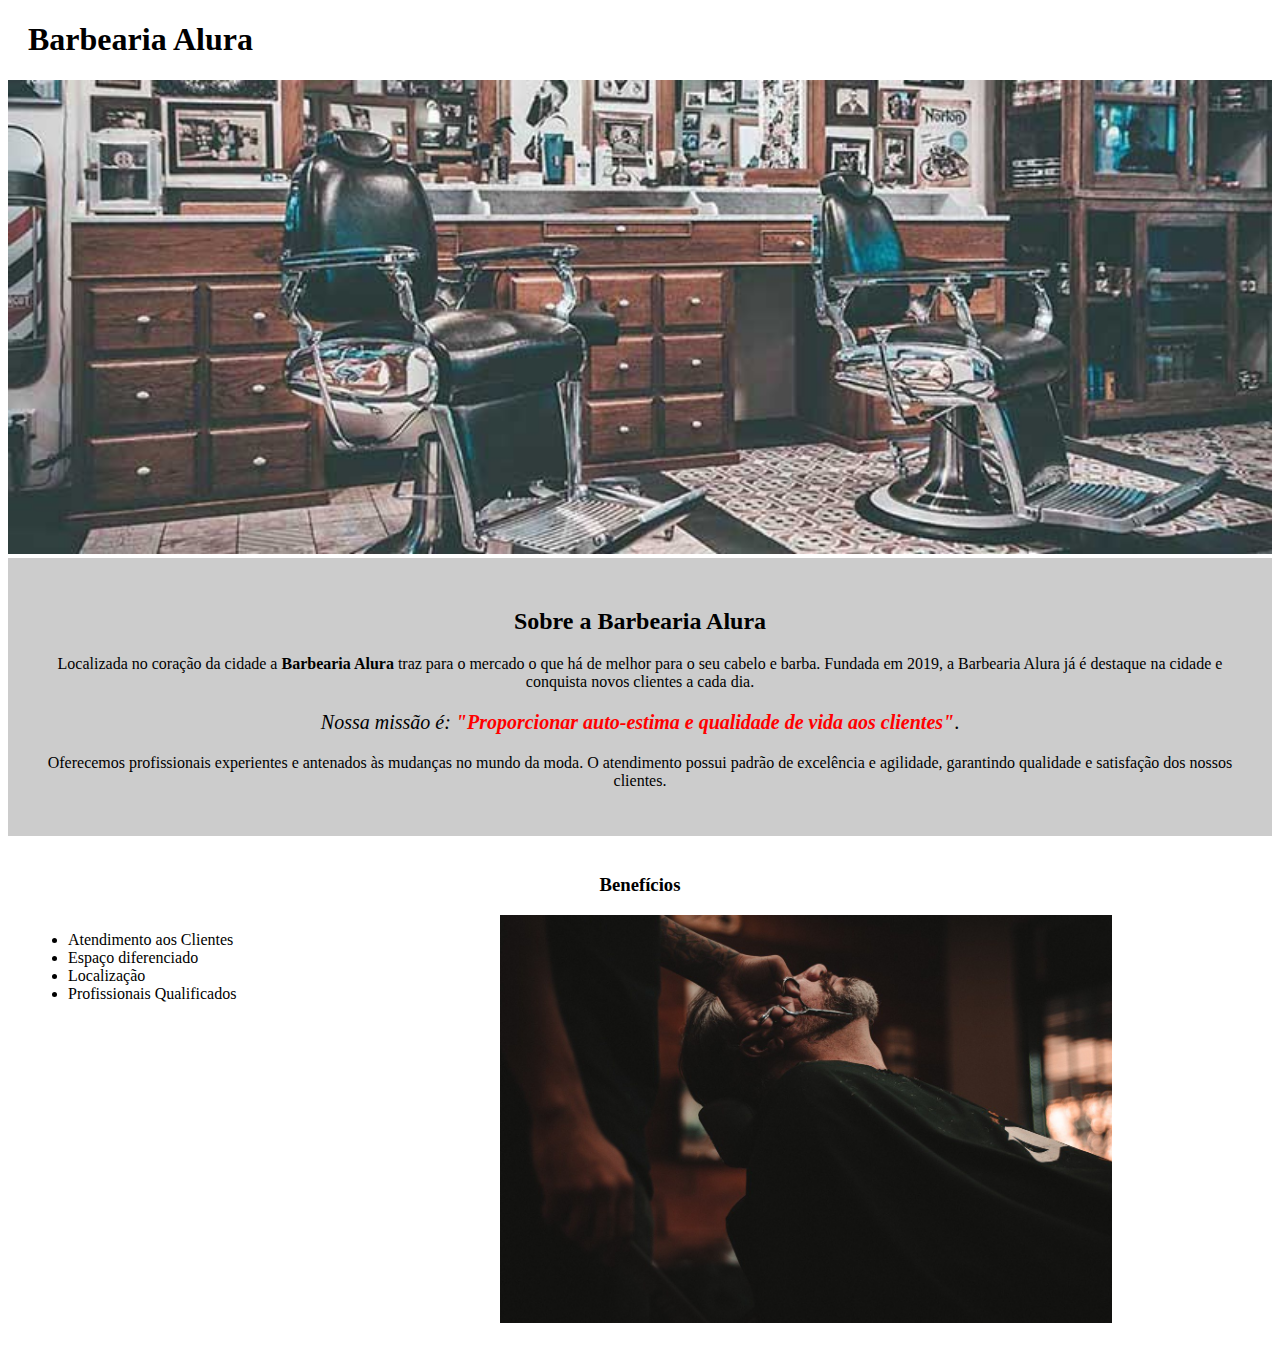
==== index.html @ 328a732a "Update" ====
<!DOCTYPE html>

<!-- lang = linguagem -->
<html lang="pt-br">

<head>
    <!-- 
    meta = tag
    charset = atributo
    utf-8 = dicionário  -->
    <meta charset="UTF-8">
    <meta http-equiv="X-UA-Compatible" content="IE=edge">
    <meta name="viewport" content="width=device-width, initial-scale=1.0">
    <link rel="stylesheet" href="style.css">
    <title>Barbearia Alura</title>

</head>

<body>
    <header>
        <h1 class="titulo-principal">Barbearia Alura</h1>
    </header>
    <img id="banner" src="banner.jpg" alt="">
    <div class="principal">
        <h2 class="titulo-centralizado">Sobre a Barbearia Alura</h2>
        <p>Localizada no coração da cidade a <strong>Barbearia Alura</strong> traz para o
            mercado o que há de melhor para o
            seu cabelo e barba. Fundada em 2019, a Barbearia Alura já é destaque na cidade e conquista novos clientes a
            cada
            dia.</p>

        <p id="missao"><em>Nossa missão é: <strong>"Proporcionar auto-estima e qualidade de vida aos
                    clientes"</strong></em>.</p>

        <p>Oferecemos profissionais experientes e antenados às mudanças no mundo da moda. O atendimento possui padrão de
            excelência e agilidade, garantindo qualidade e satisfação dos nossos clientes.</p>
    </div>
    <div class="beneficios">
        <h3 class="titulo-centralizado">Benefícios</h3>
        <ul>
            <li class="intens">Atendimento aos Clientes</li>
            <li class="intens">Espaço diferenciado</li>
            <li class="intens">Localização</li>
            <li class="intens">Profissionais Qualificados</li>
        </ul>
        
        <img class="imagemBeneficios"src="beneficios.jpg" alt="">

    </div>


</body>

</html>
---- style.css ----
body {
    
}

#banner {
    width: 100%;
}

.principal {
    background-color: #cccccc;
    padding: 30px;
}

.titulo-principal{
    padding-left: 20px;
}

.titulo-centralizado {
    text-align: center;
}

p {
    /* alinhar o texto no centro */
    text-align: center;
}

/* buscando todos os strongs que estão dentro dos em */
em strong {
    color: red;
}

#missao {
    font-size: 20px;
}

.itens {
    font-style: italic;
}

h2 {
    text-align: center;
}

.beneficios {
    background-color:#FFFFFF;
    padding: 20px;
}

ul {
    /* inline-block ele bloqueia uma largura, mas essa largura é fixa. Sou eu que dou o tamanho. E ele me deixa também mexer na largura e nos espaçamentos interno e externo. */
    display: inline-block;
    vertical-align: top;
    width: 20%;
    margin-right: 15%;
}



.imagemBeneficios {
    width: 50%;
}
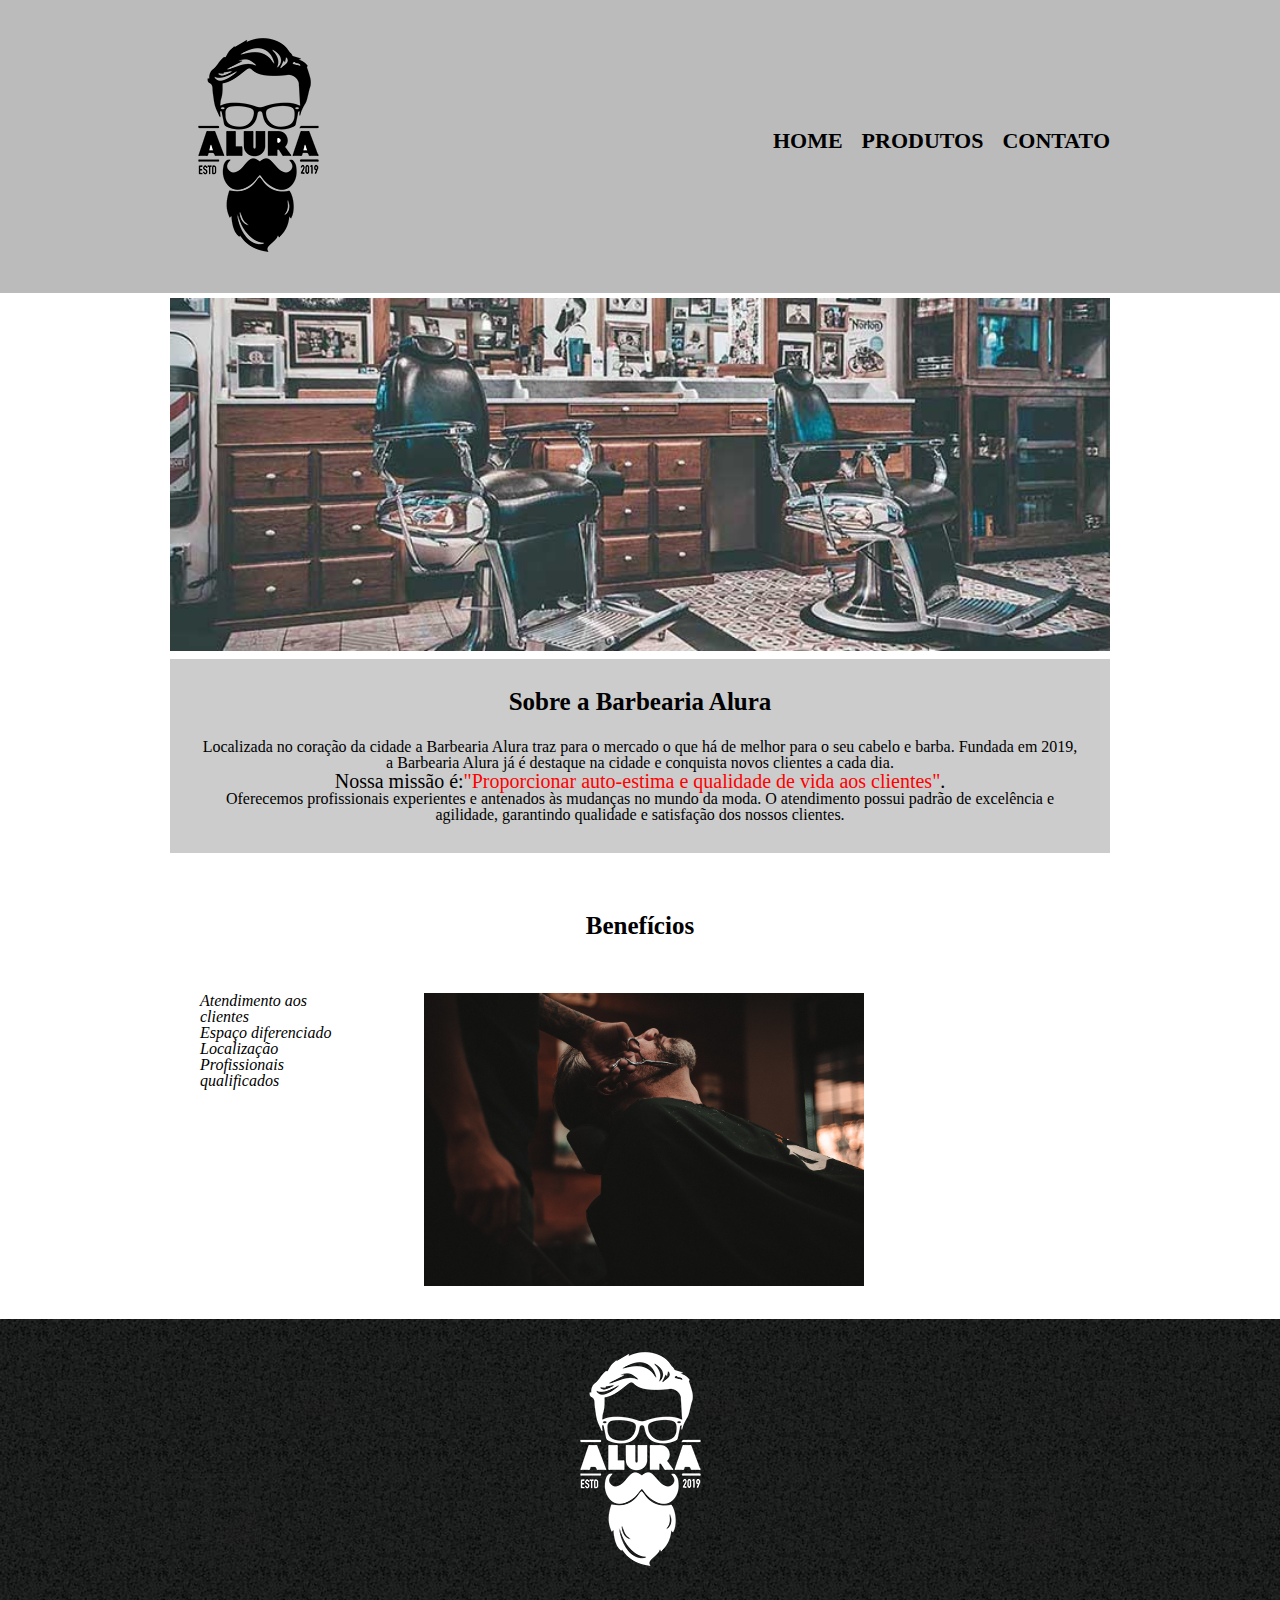
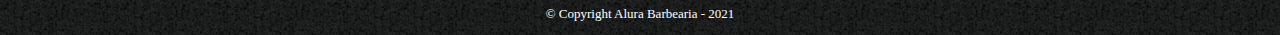
==== commit 4f97edf7: "Adicionando contato" ====
--- a/index.html
+++ b/index.html
@@ -1,54 +1,62 @@
 <!DOCTYPE html>
-
-<!-- lang = linguagem -->
 <html lang="pt-br">
-
 <head>
-    <!-- 
-    meta = tag
-    charset = atributo
-    utf-8 = dicionário  -->
-    <meta charset="UTF-8">
-    <meta http-equiv="X-UA-Compatible" content="IE=edge">
-    <meta name="viewport" content="width=device-width, initial-scale=1.0">
-    <link rel="stylesheet" href="style.css">
-    <title>Barbearia Alura</title>
-
+  <meta charset="UTF-8">
+  <title>Barbearia Alura</title>
+  <link rel="stylesheet" href="reset.css">
+  <link rel="stylesheet" href="style-home.css">
+  <link rel="stylesheet" href="style.css">
 </head>
 
 <body>
-    <header>
-        <h1 class="titulo-principal">Barbearia Alura</h1>
-    </header>
-    <img id="banner" src="banner.jpg" alt="">
-    <div class="principal">
-        <h2 class="titulo-centralizado">Sobre a Barbearia Alura</h2>
-        <p>Localizada no coração da cidade a <strong>Barbearia Alura</strong> traz para o
-            mercado o que há de melhor para o
-            seu cabelo e barba. Fundada em 2019, a Barbearia Alura já é destaque na cidade e conquista novos clientes a
-            cada
-            dia.</p>
+  <header>
+    <div class="caixa">
+      <h1><img src="imagens/logo.png" alt="Logo"></h1>
+        <nav>
+          <ul>
+              <li><a href="index.html">Home</a></li>
+              <li><a href="produtos.html">Produtos</a></li>
+              <li><a href="contato.html">Contato</a></li>
+          </ul>
+      </nav>
+    </div>
+  </header>
+<main>
+  <img id="banner" src="banner.jpg" alt="banner">
+  <div class="principal">
+    <h2 class="titulo-centralizado">Sobre a Barbearia Alura</h1>
+      <p>
+        Localizada no coração da cidade a <strong>Barbearia Alura</strong> traz
+        para o mercado o que há de melhor para o seu cabelo e barba. Fundada em
+        2019, a Barbearia Alura já é destaque na cidade e conquista novos clientes
+        a cada dia.
+      </p>
 
-        <p id="missao"><em>Nossa missão é: <strong>"Proporcionar auto-estima e qualidade de vida aos
-                    clientes"</strong></em>.</p>
+      <p id="missao">
+        <em>Nossa missão é:<strong>"Proporcionar auto-estima e qualidade de vida aos clientes"</strong>.</em>
+      </p>
 
-        <p>Oferecemos profissionais experientes e antenados às mudanças no mundo da moda. O atendimento possui padrão de
-            excelência e agilidade, garantindo qualidade e satisfação dos nossos clientes.</p>
-    </div>
-    <div class="beneficios">
-        <h3 class="titulo-centralizado">Benefícios</h3>
-        <ul>
-            <li class="intens">Atendimento aos Clientes</li>
-            <li class="intens">Espaço diferenciado</li>
-            <li class="intens">Localização</li>
-            <li class="intens">Profissionais Qualificados</li>
-        </ul>
-        
-        <img class="imagemBeneficios"src="beneficios.jpg" alt="">
-
-    </div>
-
-
+      <p>
+        Oferecemos profissionais experientes e antenados às mudanças no mundo da
+        moda. O atendimento possui padrão de excelência e agilidade, garantindo
+        qualidade e satisfação dos nossos clientes.
+      </p>
+  </div>
+  <div class="beneficios">
+    <h2 class="titulo-centralizado">Benefícios</h2>
+      <ul>
+        <li class="itens">Atendimento aos clientes</li>
+        <li class="itens">Espaço diferenciado</li>
+        <li class="itens">Localização</li>
+        <li class="itens">Profissionais qualificados</li>
+      </ul>
+      <img id="imgBeneficios" src="beneficios.jpg" alt="beneficios">
+  </div>
+</main>
+<footer>
+  <img src="imagens/logo-branco.png" alt="Logo">
+  <p>&copy; Copyright Alura Barbearia - 2021</p>
+</footer>
 </body>
 
 </html>--- a/style-home.css
+++ b/style-home.css
@@ -0,0 +1,55 @@
+
+.principal{
+    background-color: #CCCCCC;
+    padding: 30px;
+}
+
+#banner {
+    width: 100%;
+    margin: 5px 0px
+}
+
+.titulo-centralizado {
+    text-align: center;
+    margin-bottom: 25px;
+    font-size: 25px;
+    font-weight: bold;
+}
+
+p {
+    text-align: center;
+}
+
+#missao{
+    font-size: 20px;
+}
+
+.principal p em strong {
+    color: rgb(255, 0, 0);
+}
+
+.beneficios {
+    padding: 30px
+}
+
+.beneficios h2 {
+    padding: 30px 0px;
+    font-size: 25px;
+    font-weight: bold;
+}
+
+.beneficios ul {
+    display: inline-block;
+    vertical-align: top;
+    width: 15%;
+    margin-right: 10%;
+}
+
+.itens {
+    font-style: italic;
+}
+
+#imgBeneficios {
+    width: 50%;
+}
+
--- a/style.css
+++ b/style.css
@@ -1,62 +1,135 @@
-
-body {
-    
+header {
+    background-color: #bbbbbb;
+    padding: 20px 0px;
 }
 
-#banner {
-    width: 100%;
+.caixa {
+    position: relative;
+    width: 940px;
+    margin: 0 auto;   
 }
 
-.principal {
-    background-color: #cccccc;
-    padding: 30px;
+nav {
+    position: absolute;
+    top: 110px;
+    right: 0px;
 }
 
-.titulo-principal{
-    padding-left: 20px;
+nav li {
+    display: inline;
+    text-transform: uppercase;
+    margin: 0 0 0 15px;
 }
 
-.titulo-centralizado {
-    text-align: center;
+nav a {
+    text-decoration: none;
+    color: #000000;
+    font-weight: bold;
+    font-size: 22px;
 }
 
-p {
-    /* alinhar o texto no centro */
-    text-align: center;
+nav a:hover {
+    color: #C78C19;
+    text-decoration: underline;
 }
 
-/* buscando todos os strongs que estão dentro dos em */
-em strong {
-    color: red;
+.produtos ul {
+    width: 940px;
+    margin: 0 auto;
+    padding: 50px 0;
 }
 
-#missao {
-    font-size: 20px;
+.produtos li {
+    display: inline-block; 
+    box-sizing: border-box;
+    width: 30%;
+    padding: 30px 20px;
+    margin: 0 1.5%;
+    text-align: center; 
+    vertical-align: top;
+    border: 2px solid #000000;
+    border-radius: 10px;
 }
 
-.itens {
-    font-style: italic;
+.produtos ul li:active {
+    border-color: #088C19;    
 }
 
-h2 {
-    text-align: center;
+.produtos li:hover {
+    border-color: #C78C19;
 }
 
-.beneficios {
-    background-color:#FFFFFF;
-    padding: 20px;
+.produtos li:hover h2 {
+    font-size: 35px;
 }
 
-ul {
-    /* inline-block ele bloqueia uma largura, mas essa largura é fixa. Sou eu que dou o tamanho. E ele me deixa também mexer na largura e nos espaçamentos interno e externo. */
-    display: inline-block;
-    vertical-align: top;
-    width: 20%;
-    margin-right: 15%;
+.produtos h2 {
+    font-weight: bold;
+    font-size: 30px;
+}
+
+.descricao-produto {
+    font-size: 18px;
+}
+
+.preco-produto {
+    font-size: 25px;
+    font-weight: bold;
+    margin-top: 10px;
+}
+
+footer {
+    background: url("imagens/bg.jpg");
+    text-align: center;
+    padding: 15px 0px;
+}
+
+footer p {
+    font-size: 13px;
+    color: #FFFFFF;
+    margin-top: 20px;
+}
+
+main{
+    width: 940px;
+    margin: 0 auto;
+}
+
+form {
+    margin: 40px 0px;
+}
+
+main form label, form p {
+    display: block;
+    font-size: 23px;
+    margin: 15px 0;
+}
+
+.cadastro {
+    display: block;
+    padding: 10px 10px;
+    margin: 15px 0px;
+    width: 50%;
+    font-size: 18px;
+}
+
+.espacamento{
+    margin: 25px 0px;
+}
+
+option, select {
+    width: 13%;
+    font-size: 18px;
+    padding: 15px 15px;
+}
+
+.radioButton:hover, select:hover, #novidades:hover, #submit:hover{
+    cursor: pointer;
 }
 
 
 
-.imagemBeneficios {
-    width: 50%;
-}
+
+
+
+
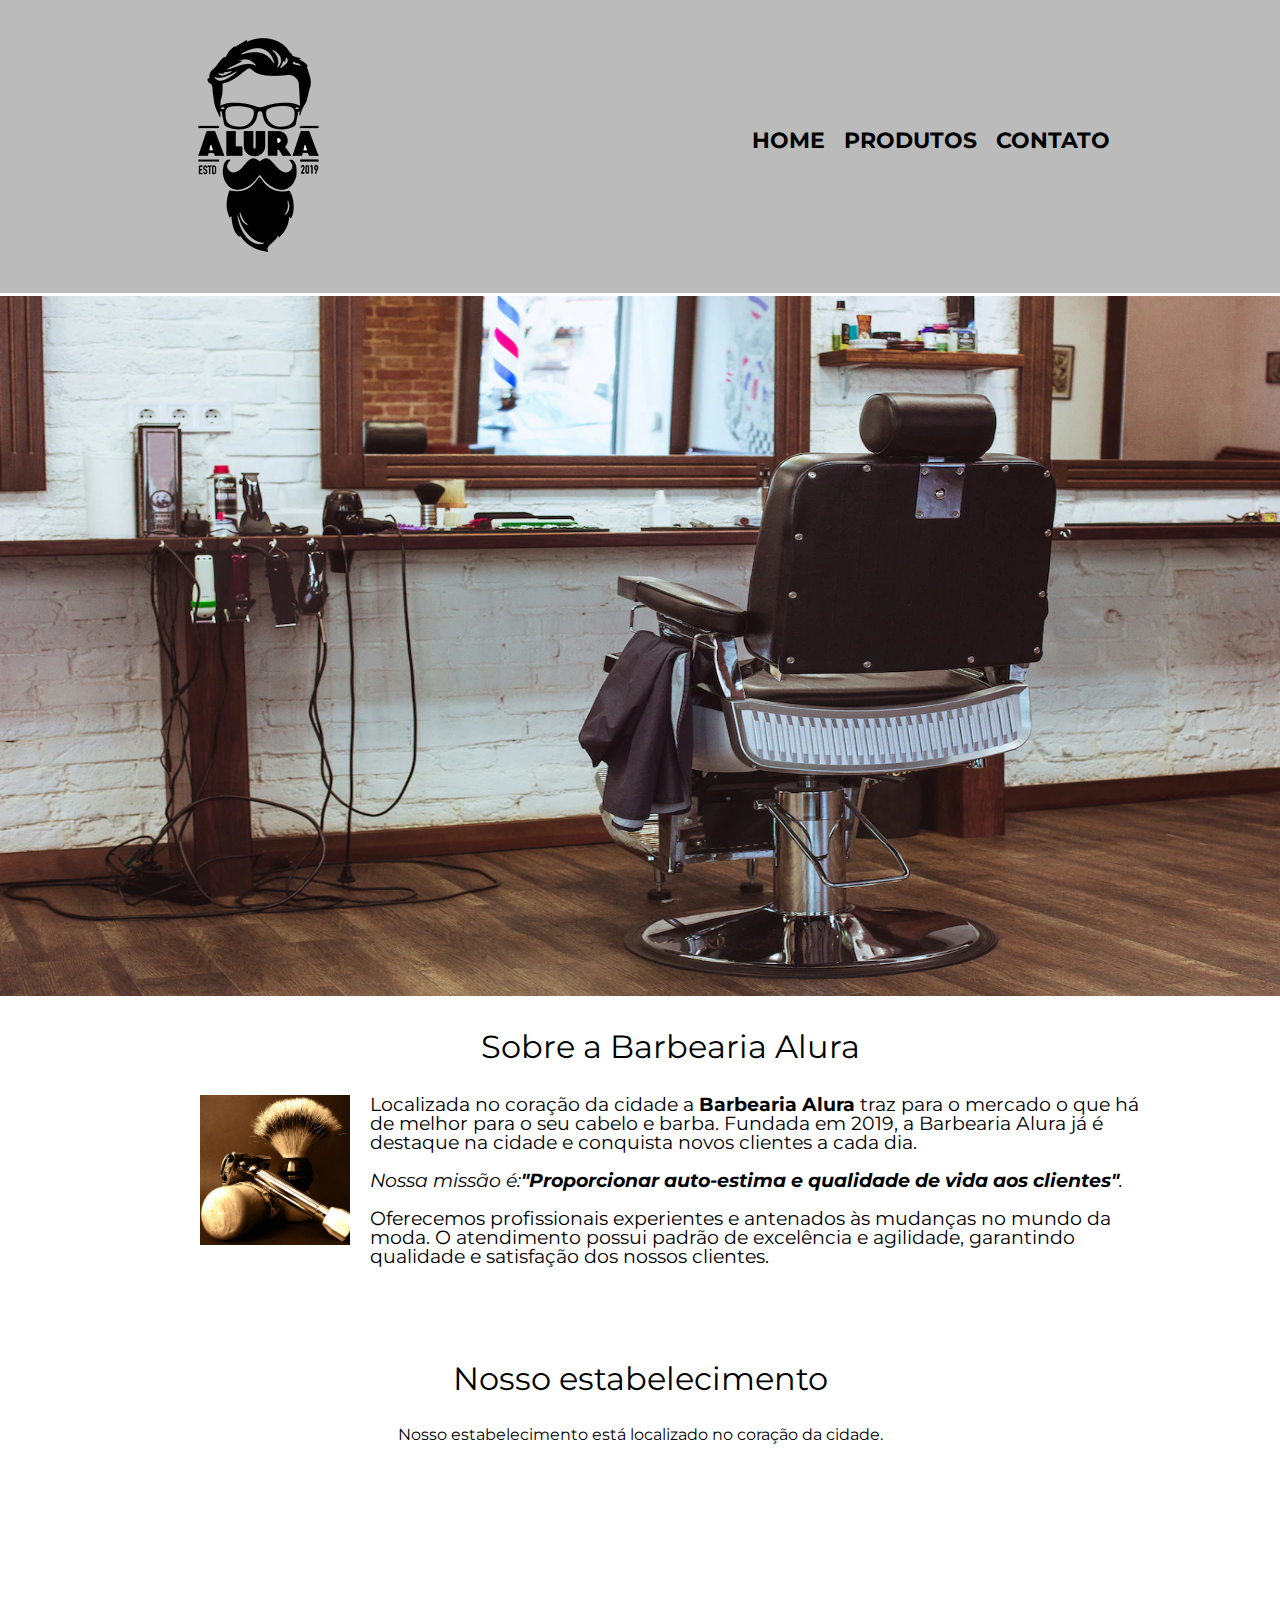
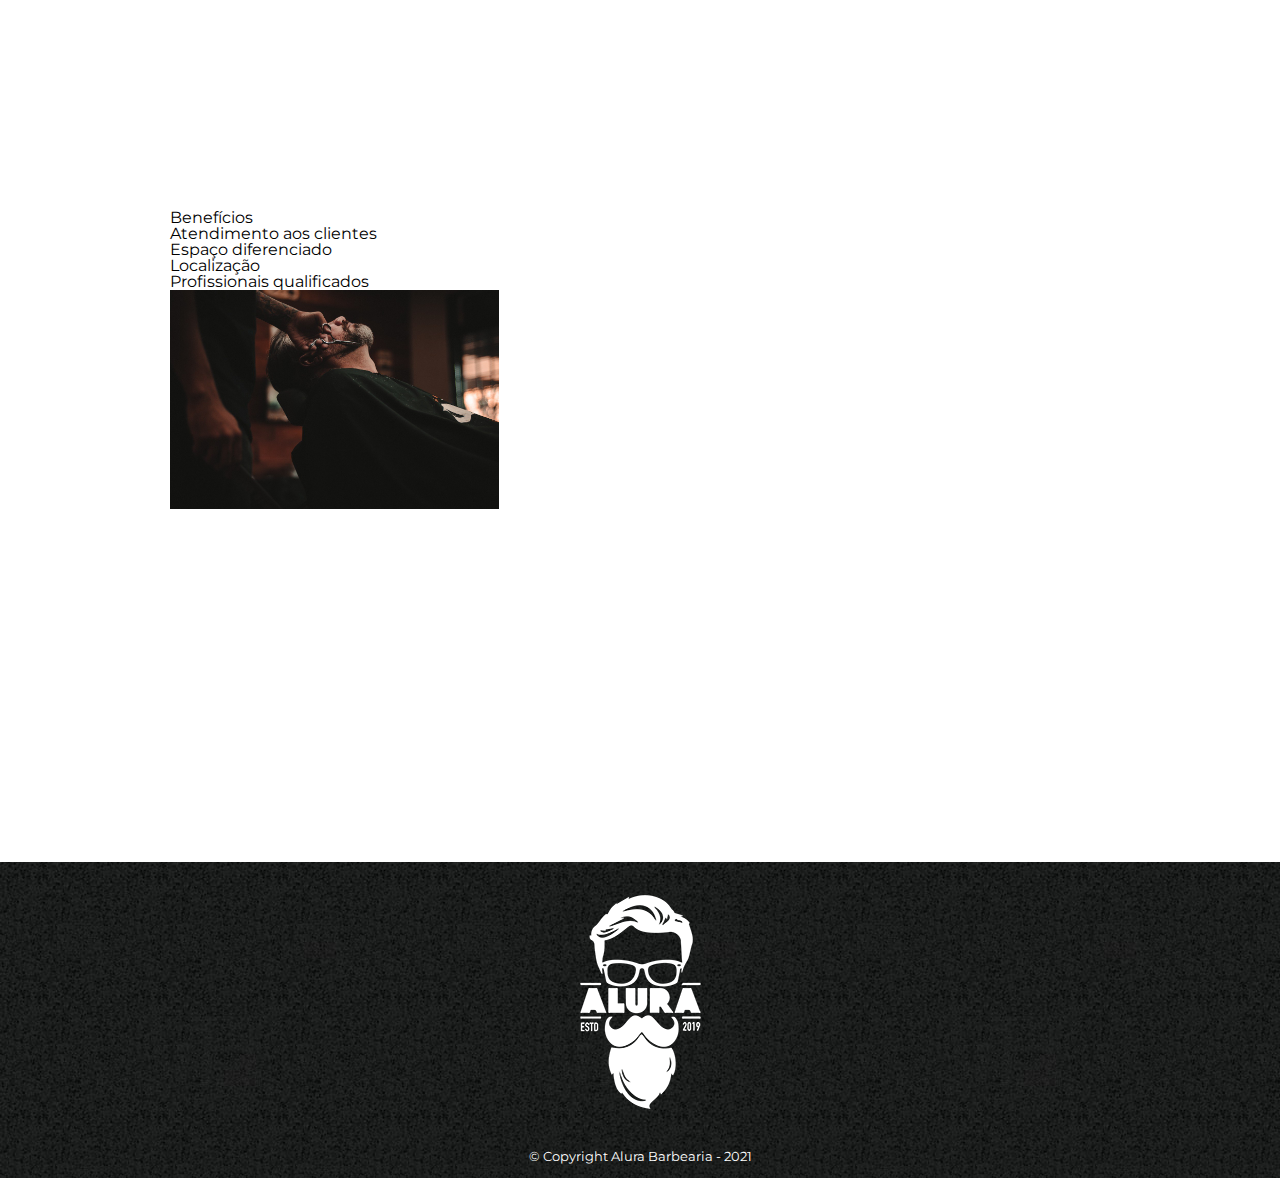
==== commit ce089c89: "Aprendendo a importar fontes, mapas e videos" ====
--- a/index.html
+++ b/index.html
@@ -1,62 +1,84 @@
 <!DOCTYPE html>
 <html lang="pt-br">
+
 <head>
   <meta charset="UTF-8">
   <title>Barbearia Alura</title>
   <link rel="stylesheet" href="reset.css">
-  <link rel="stylesheet" href="style-home.css">
   <link rel="stylesheet" href="style.css">
+  <link rel="preconnect" href="https://fonts.googleapis.com">
+  <link rel="preconnect" href="https://fonts.gstatic.com" crossorigin>
+  <link href="https://fonts.googleapis.com/css2?family=Montserrat:wght@500&display=swap" rel="stylesheet">
 </head>
 
 <body>
+
   <header>
     <div class="caixa">
       <h1><img src="imagens/logo.png" alt="Logo"></h1>
-        <nav>
-          <ul>
-              <li><a href="index.html">Home</a></li>
-              <li><a href="produtos.html">Produtos</a></li>
-              <li><a href="contato.html">Contato</a></li>
-          </ul>
+      <nav>
+        <ul>
+          <li><a href="index.html">Home</a></li>
+          <li><a href="produtos.html">Produtos</a></li>
+          <li><a href="contato.html">Contato</a></li>
+        </ul>
       </nav>
     </div>
   </header>
-<main>
-  <img id="banner" src="banner.jpg" alt="banner">
-  <div class="principal">
-    <h2 class="titulo-centralizado">Sobre a Barbearia Alura</h1>
-      <p>
-        Localizada no coração da cidade a <strong>Barbearia Alura</strong> traz
-        para o mercado o que há de melhor para o seu cabelo e barba. Fundada em
-        2019, a Barbearia Alura já é destaque na cidade e conquista novos clientes
-        a cada dia.
-      </p>
 
-      <p id="missao">
-        <em>Nossa missão é:<strong>"Proporcionar auto-estima e qualidade de vida aos clientes"</strong>.</em>
-      </p>
+  <main>
+    <img class="banner" src="banner.jpg" alt="banner">
+    <div class="caixa">
+      <section class="principal">
+        <h2 class="titulo-principal">Sobre a Barbearia Alura</h1>
 
-      <p>
-        Oferecemos profissionais experientes e antenados às mudanças no mundo da
-        moda. O atendimento possui padrão de excelência e agilidade, garantindo
-        qualidade e satisfação dos nossos clientes.
-      </p>
-  </div>
-  <div class="beneficios">
-    <h2 class="titulo-centralizado">Benefícios</h2>
-      <ul>
-        <li class="itens">Atendimento aos clientes</li>
-        <li class="itens">Espaço diferenciado</li>
-        <li class="itens">Localização</li>
-        <li class="itens">Profissionais qualificados</li>
-      </ul>
-      <img id="imgBeneficios" src="beneficios.jpg" alt="beneficios">
-  </div>
-</main>
-<footer>
-  <img src="imagens/logo-branco.png" alt="Logo">
-  <p>&copy; Copyright Alura Barbearia - 2021</p>
-</footer>
+          <img class="utensilios" src="utensilios.jpg" alt="Utensilios">
+          <p>
+            Localizada no coração da cidade a <strong>Barbearia Alura</strong> traz
+            para o mercado o que há de melhor para o seu cabelo e barba. Fundada em
+            2019, a Barbearia Alura já é destaque na cidade e conquista novos clientes
+            a cada dia.
+          </p>
+
+          <p>
+            <em>Nossa missão é:<strong>"Proporcionar auto-estima e qualidade de vida aos clientes"</strong>.</em>
+          </p>
+
+          <p>
+            Oferecemos profissionais experientes e antenados às mudanças no mundo da
+            moda. O atendimento possui padrão de excelência e agilidade, garantindo
+            qualidade e satisfação dos nossos clientes.
+          </p>
+      </section>
+
+      <section class="mapa">
+        <h3 class="titulo-principal">Nosso estabelecimento</h3>
+        <p>Nosso estabelecimento está localizado no coração da cidade.</p>
+        
+        <iframe src="https://www.google.com/maps/embed?pb=!1m18!1m12!1m3!1d15730965.770444127!2d-56.36154932458299!3d-15.721073274928758!2m3!1f0!2f0!3f0!3m2!1i1024!2i768!4f13.1!3m3!1m2!1s0x94ce5a2b2ed7f3a1%3A0xab35da2f5ca62674!2sCaelum%20-%20Escola%20de%20Tecnologia!5e0!3m2!1spt-PT!2sbr!4v1649639360252!5m2!1spt-PT!2sbr"id="mapa" width="100%" height="300" style="border:0;" allowfullscreen="" loading="lazy" referrerpolicy="no-referrer-when-downgrade">
+        </iframe>
+      </section>
+
+      <section class="beneficios">
+        <h3 class="titulo-centralizado">Benefícios</h3>
+        <ul>
+          <li class="itens">Atendimento aos clientes</li>
+          <li class="itens">Espaço diferenciado</li>
+          <li class="itens">Localização</li>
+          <li class="itens">Profissionais qualificados</li>
+        </ul>
+        <img class="imgBeneficios" src="beneficios.jpg" alt="beneficios">
+      </section>
+
+      <div class="video">
+        <iframe width="560" height="315" src="https://www.youtube.com/embed/wcVVXUV0YUY" title="YouTube video player" frameborder="0" allow="accelerometer; autoplay; clipboard-write; encrypted-media; gyroscope; picture-in-picture" allowfullscreen></iframe>
+      </div>
+    </div>
+  </main>
+  <footer>
+    <img src="imagens/logo-branco.png" alt="Logo">
+    <p>&copy; Copyright Alura Barbearia - 2021</p>
+  </footer>
 </body>
 
 </html>--- a/style.css
+++ b/style.css
@@ -1,3 +1,7 @@
+body {
+    font-family: 'Montserrat', sans-serif;
+}
+
 header {
     background-color: #bbbbbb;
     padding: 20px 0px;
@@ -7,6 +11,12 @@
     position: relative;
     width: 940px;
     margin: 0 auto;   
+}
+
+.caixa-contato{
+    position: relative;
+    width: 940px;
+    margin: 0 0 0 50px;   
 }
 
 nav {
@@ -90,16 +100,11 @@
     margin-top: 20px;
 }
 
-main{
-    width: 940px;
-    margin: 0 auto;
-}
-
 form {
     margin: 40px 0px;
 }
 
-main form label, form p {
+main form label, form legend {
     display: block;
     font-size: 23px;
     margin: 15px 0;
@@ -127,9 +132,102 @@
     cursor: pointer;
 }
 
-
-
-
-
-
-
+.botaoEnviar {
+    width: 40%;
+    background-color: orange;
+    font-size: 18px;
+    font-weight: bold;
+    color: white;
+    padding: 10px 0px;
+    transition: 0.5 all;
+    border: none;
+    border-radius: 4px;
+}
+
+.botaoEnviar:hover {
+    cursor: pointer;
+    background-color: darkorange;
+    transform: scale(1.1);
+}
+
+table {
+    margin: 20px 0 40px 0;
+}
+
+thead {
+    background-color: gray;
+    color: white;
+    font-weight: bold;
+}
+
+th , td {
+    padding: 8px 15px;
+    border: 1px solid black;
+}
+
+/* css página principal */
+
+.banner {
+    width: 100%;
+    margin: 2.5px 0px;
+    height:700px;
+}
+
+.principal{
+    padding: 30px;
+    clear: left;
+    width: 940px;
+    margin: 0 auto;
+}
+
+.titulo-principal {
+    text-align: center;
+    font-size: 2em;
+    margin: 0 0 1em;
+}
+
+.utensilios {
+    width: 150px;
+    float: left;
+    margin: 0 20px 20px 0;
+}
+
+.principal p {
+    margin: 0 0 1em;
+    font-size: 19px;
+}
+
+.principal p strong {
+    font-weight: bold;
+}
+
+.principal p em {
+    font-style: italic;
+}
+
+.imgBeneficios {
+    width: 35%;
+}
+
+.mapa {
+    padding: 3em 0;
+}
+
+.mapa p {
+    margin: 0 0 1em;
+    text-align: center;
+}
+
+.video {
+    width: 560px;
+    margin: 1em auto;
+}
+
+
+
+
+
+
+
+
+
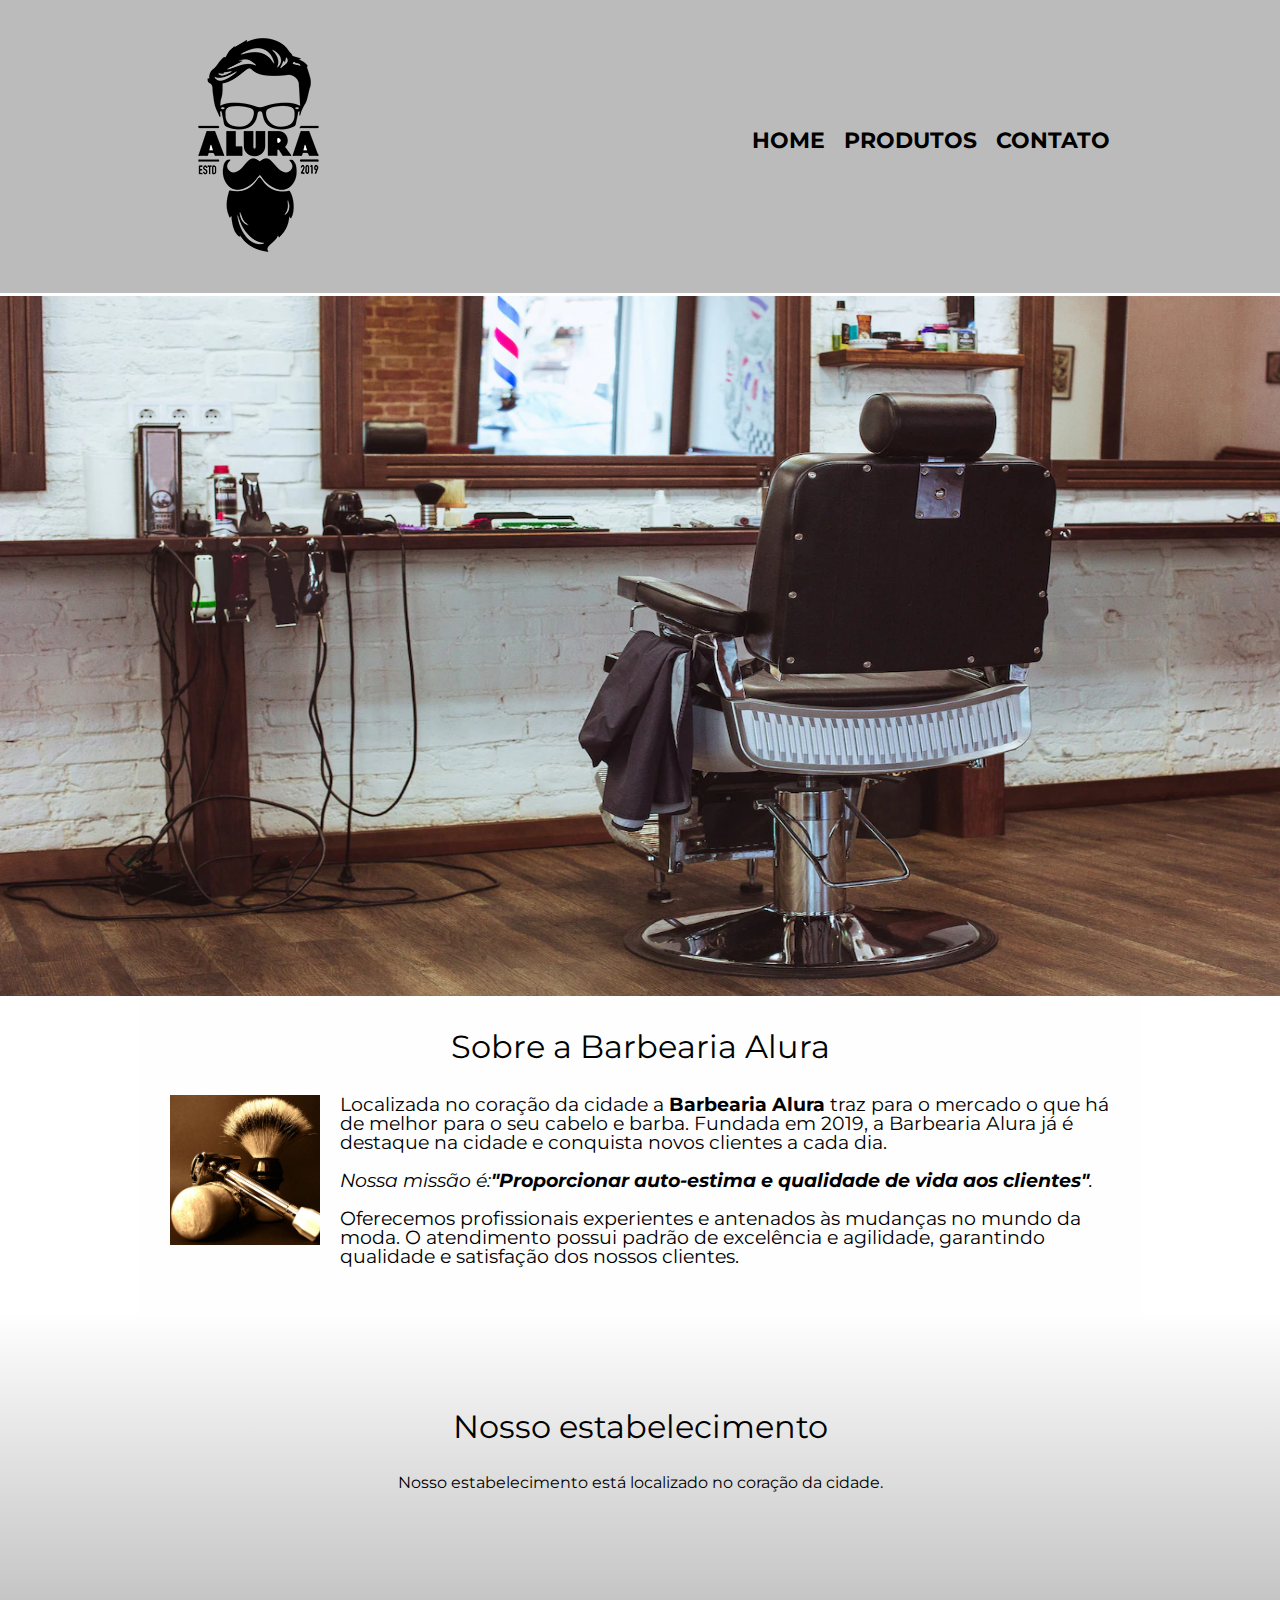
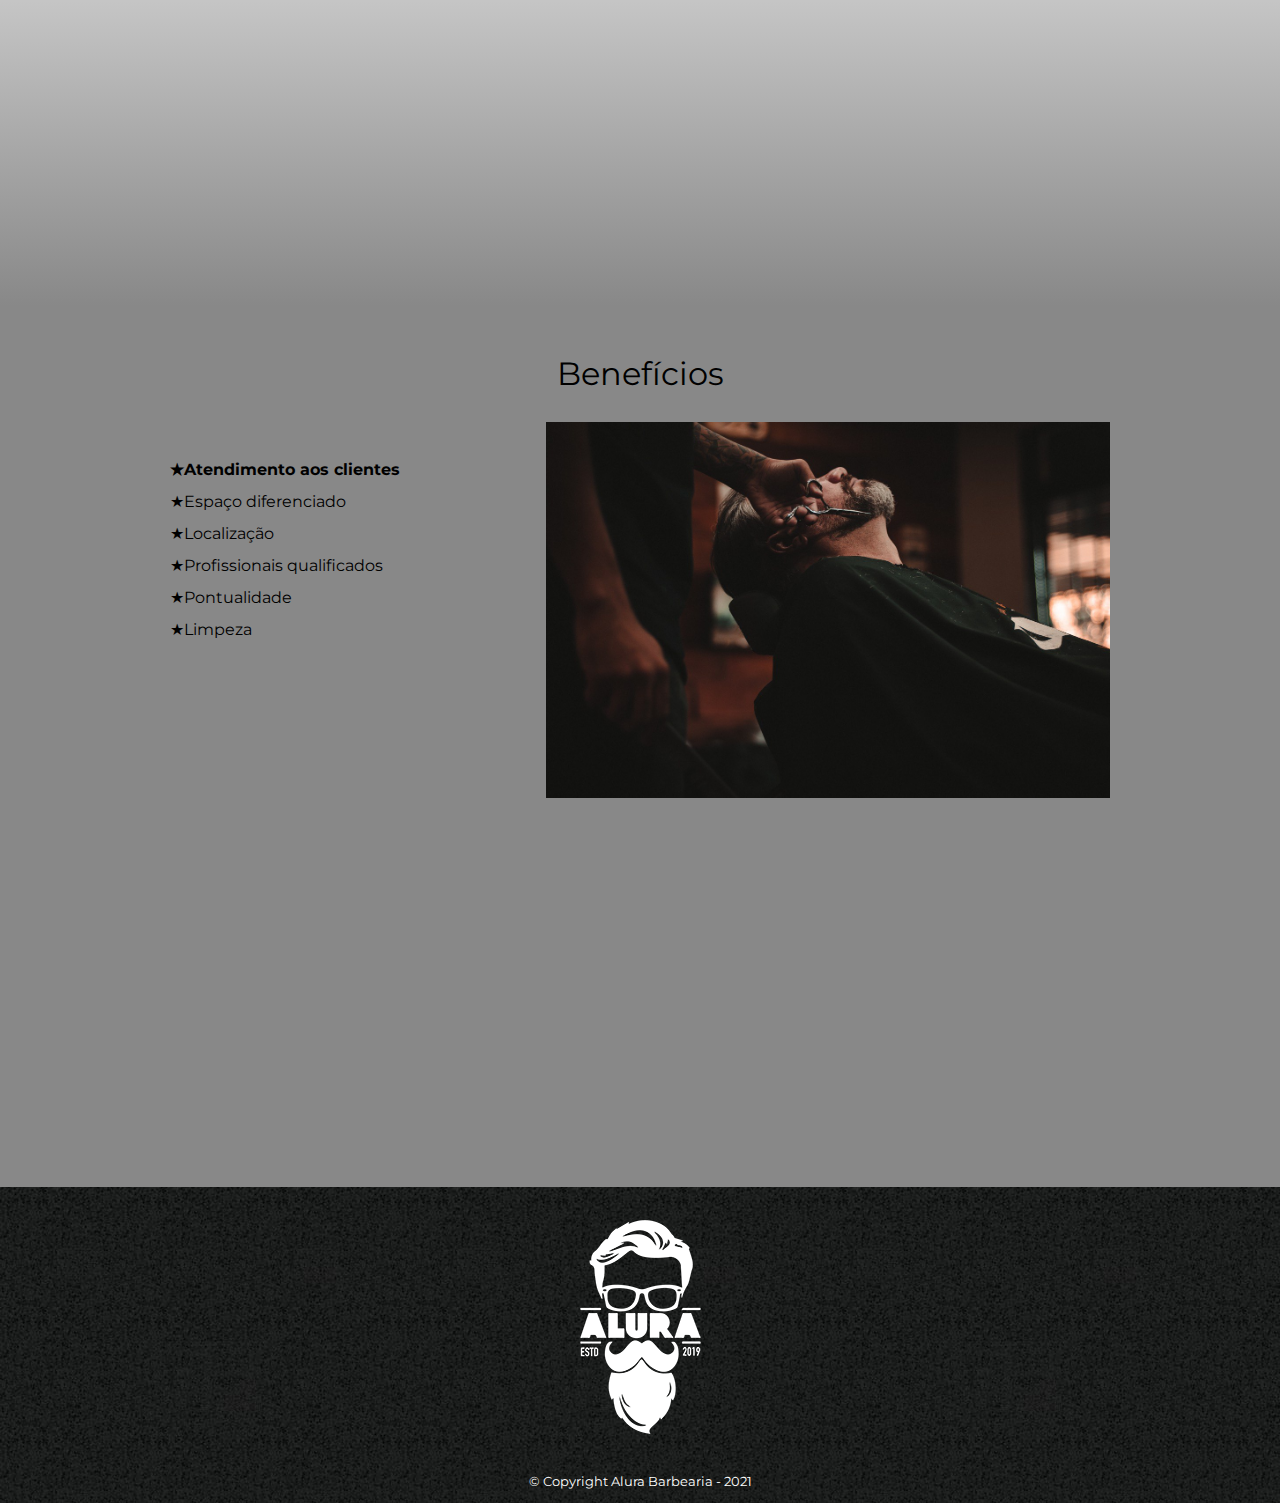
==== commit 995e7435: "Aprendendo a usar psdeudo classes e elementos, e também aprendendo a colocar background em gradiente" ====
--- a/index.html
+++ b/index.html
@@ -12,7 +12,6 @@
 </head>
 
 <body>
-
   <header>
     <div class="caixa">
       <h1><img src="imagens/logo.png" alt="Logo"></h1>
@@ -28,50 +27,59 @@
 
   <main>
     <img class="banner" src="banner.jpg" alt="banner">
-    <div class="caixa">
-      <section class="principal">
-        <h2 class="titulo-principal">Sobre a Barbearia Alura</h1>
+    <section class="principal">
+      <h2 class="titulo-principal">Sobre a Barbearia Alura</h1>
 
-          <img class="utensilios" src="utensilios.jpg" alt="Utensilios">
-          <p>
-            Localizada no coração da cidade a <strong>Barbearia Alura</strong> traz
-            para o mercado o que há de melhor para o seu cabelo e barba. Fundada em
-            2019, a Barbearia Alura já é destaque na cidade e conquista novos clientes
-            a cada dia.
-          </p>
+        <img class="utensilios" src="utensilios.jpg" alt="Utensilios">
+        <p>
+          Localizada no coração da cidade a <strong>Barbearia Alura</strong> traz
+          para o mercado o que há de melhor para o seu cabelo e barba. Fundada em
+          2019, a Barbearia Alura já é destaque na cidade e conquista novos clientes
+          a cada dia.
+        </p>
 
-          <p>
-            <em>Nossa missão é:<strong>"Proporcionar auto-estima e qualidade de vida aos clientes"</strong>.</em>
-          </p>
+        <p>
+          <em>Nossa missão é:<strong>"Proporcionar auto-estima e qualidade de vida aos clientes"</strong>.</em>
+        </p>
 
-          <p>
-            Oferecemos profissionais experientes e antenados às mudanças no mundo da
-            moda. O atendimento possui padrão de excelência e agilidade, garantindo
-            qualidade e satisfação dos nossos clientes.
-          </p>
-      </section>
+        <p>
+          Oferecemos profissionais experientes e antenados às mudanças no mundo da
+          moda. O atendimento possui padrão de excelência e agilidade, garantindo
+          qualidade e satisfação dos nossos clientes.
+        </p>
+    </section>
 
+    <div class="backgroundMapa">
       <section class="mapa">
         <h3 class="titulo-principal">Nosso estabelecimento</h3>
         <p>Nosso estabelecimento está localizado no coração da cidade.</p>
-        
-        <iframe src="https://www.google.com/maps/embed?pb=!1m18!1m12!1m3!1d15730965.770444127!2d-56.36154932458299!3d-15.721073274928758!2m3!1f0!2f0!3f0!3m2!1i1024!2i768!4f13.1!3m3!1m2!1s0x94ce5a2b2ed7f3a1%3A0xab35da2f5ca62674!2sCaelum%20-%20Escola%20de%20Tecnologia!5e0!3m2!1spt-PT!2sbr!4v1649639360252!5m2!1spt-PT!2sbr"id="mapa" width="100%" height="300" style="border:0;" allowfullscreen="" loading="lazy" referrerpolicy="no-referrer-when-downgrade">
+
+        <iframe
+          src="https://www.google.com/maps/embed?pb=!1m18!1m12!1m3!1d15730965.770444127!2d-56.36154932458299!3d-15.721073274928758!2m3!1f0!2f0!3f0!3m2!1i1024!2i768!4f13.1!3m3!1m2!1s0x94ce5a2b2ed7f3a1%3A0xab35da2f5ca62674!2sCaelum%20-%20Escola%20de%20Tecnologia!5e0!3m2!1spt-PT!2sbr!4v1649639360252!5m2!1spt-PT!2sbr"
+          id="mapa" width="100%" height="300" style="border:0;" allowfullscreen="" loading="lazy"
+          referrerpolicy="no-referrer-when-downgrade">
         </iframe>
       </section>
+    </div>
 
+    <div class="backgroundFundo">
       <section class="beneficios">
-        <h3 class="titulo-centralizado">Benefícios</h3>
-        <ul>
+        <h3 class="titulo-principal">Benefícios</h3>
+        <ul class="listaBeneficios">
           <li class="itens">Atendimento aos clientes</li>
           <li class="itens">Espaço diferenciado</li>
           <li class="itens">Localização</li>
           <li class="itens">Profissionais qualificados</li>
-        </ul>
-        <img class="imgBeneficios" src="beneficios.jpg" alt="beneficios">
+          <li class="itens">Pontualidade</li>
+          <li class="itens">Limpeza</li>
+        </ul><img class="imgBeneficios" src="beneficios.jpg" alt="beneficios">
       </section>
 
       <div class="video">
-        <iframe width="560" height="315" src="https://www.youtube.com/embed/wcVVXUV0YUY" title="YouTube video player" frameborder="0" allow="accelerometer; autoplay; clipboard-write; encrypted-media; gyroscope; picture-in-picture" allowfullscreen></iframe>
+        <iframe width="560" height="315" src="https://www.youtube.com/embed/wcVVXUV0YUY" title="YouTube video player"
+          frameborder="0"
+          allow="accelerometer; autoplay; clipboard-write; encrypted-media; gyroscope; picture-in-picture"
+          allowfullscreen></iframe>
       </div>
     </div>
   </main>
--- a/style.css
+++ b/style.css
@@ -10,7 +10,7 @@
 .caixa {
     position: relative;
     width: 940px;
-    margin: 0 auto;   
+    margin: 0 auto;
 }
 
 .caixa-contato{
@@ -178,6 +178,20 @@
     clear: left;
     width: 940px;
     margin: 0 auto;
+    background-color:  #FEFEFE;
+}
+
+.principal p {
+    margin: 0 0 1em;
+    font-size: 19px;
+}
+
+.principal p strong {
+    font-weight: bold;
+}
+
+.principal p em {
+    font-style: italic;
 }
 
 .titulo-principal {
@@ -192,24 +206,9 @@
     margin: 0 20px 20px 0;
 }
 
-.principal p {
-    margin: 0 0 1em;
-    font-size: 19px;
-}
-
-.principal p strong {
-    font-weight: bold;
-}
-
-.principal p em {
-    font-style: italic;
-}
-
-.imgBeneficios {
-    width: 35%;
-}
-
 .mapa {
+    width: 940px;
+    margin: 0 auto;   
     padding: 3em 0;
 }
 
@@ -218,16 +217,54 @@
     text-align: center;
 }
 
+.beneficios {
+    margin: 2em auto;
+    width: 940px;
+}
+
+.listaBeneficios{
+    display: inline-block;
+    vertical-align: top;
+    margin: 2em auto;
+    width: 40%;
+}
+
+.itens {
+    line-height: 2em;
+}
+
+.itens:first-child {
+    font-weight: bold;
+}
+
+.itens:before {
+    content: "★";
+}
+
+.imgBeneficios {
+    width:60%;
+}
+
 .video {
     width: 560px;
     margin: 1em auto;
 }
 
-
-
-
-
-
-
-
-
+.backgroundMapa {
+    padding: 3em 0;
+    background: linear-gradient(#FEFEFE, #888888);
+}
+
+.backgroundFundo {
+    background-color: #888888;
+    padding: 20px 0 20px 0;
+}
+
+
+
+
+
+
+
+
+
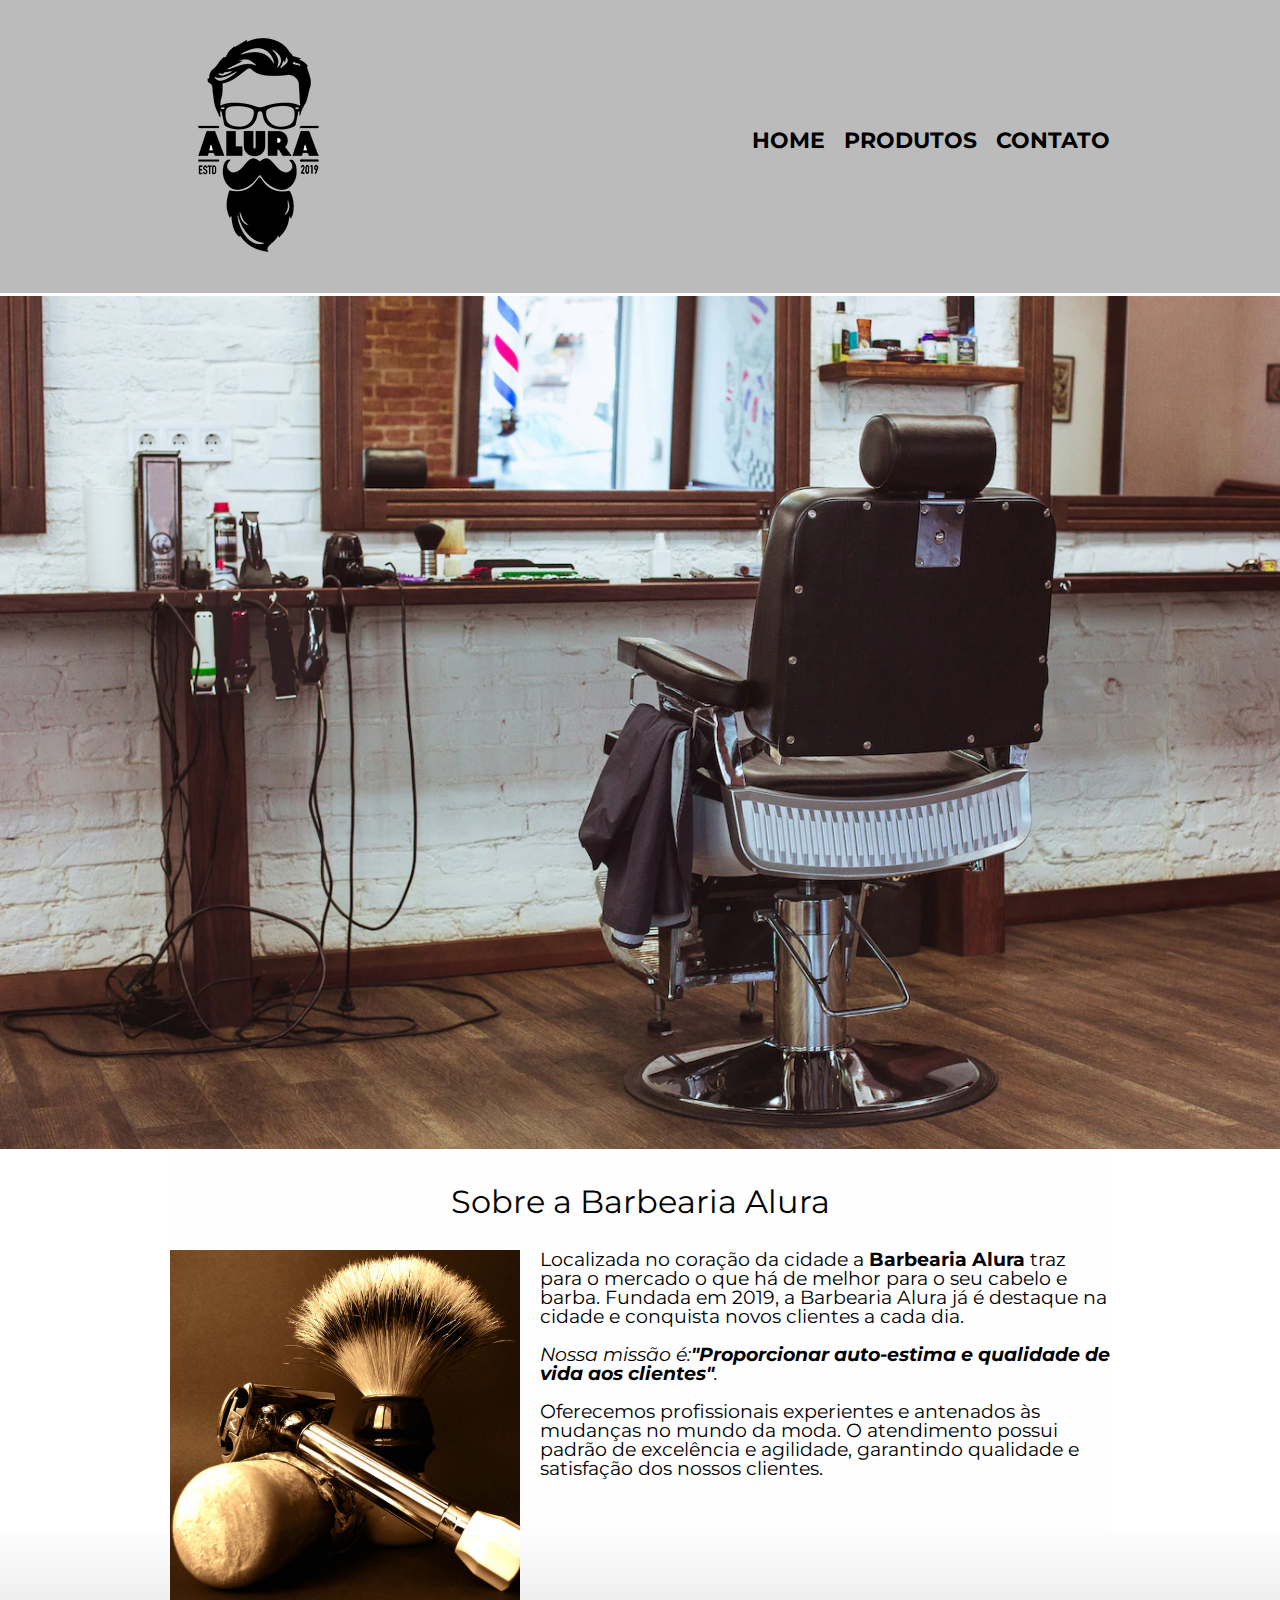
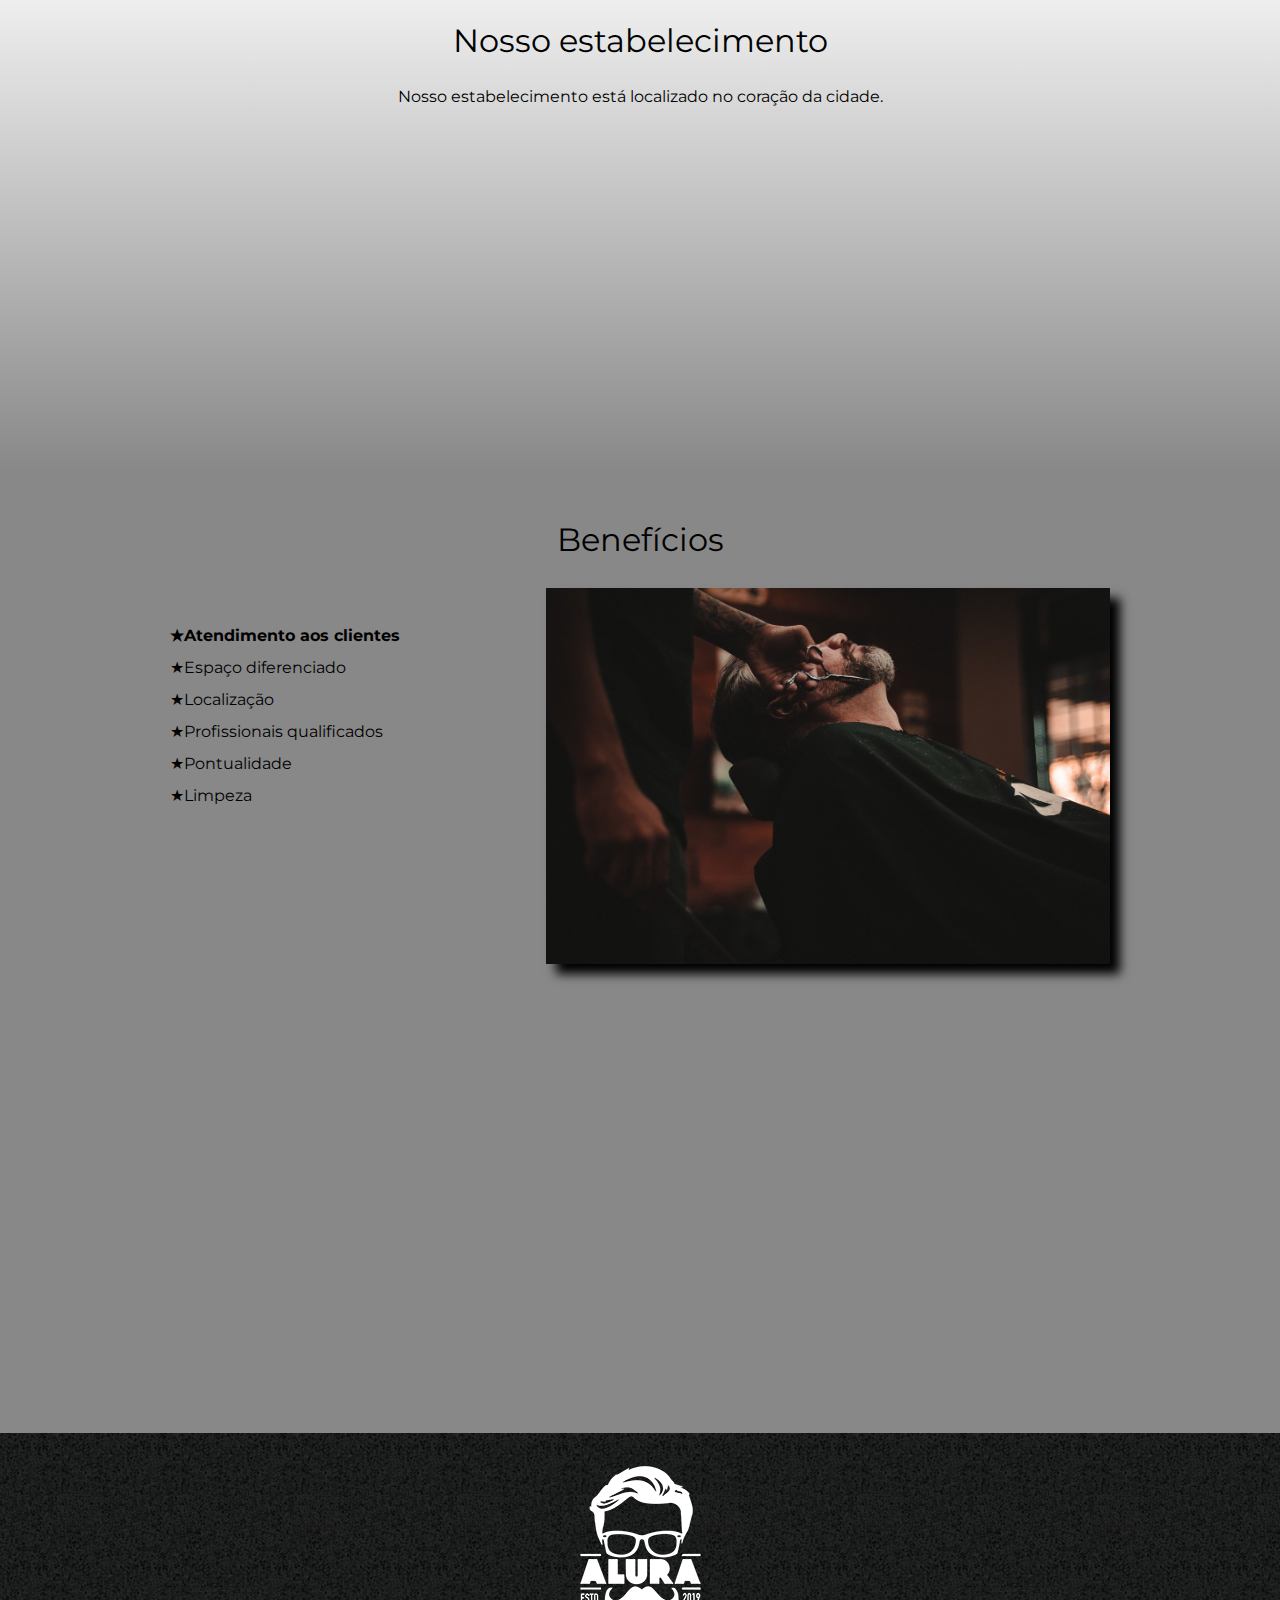
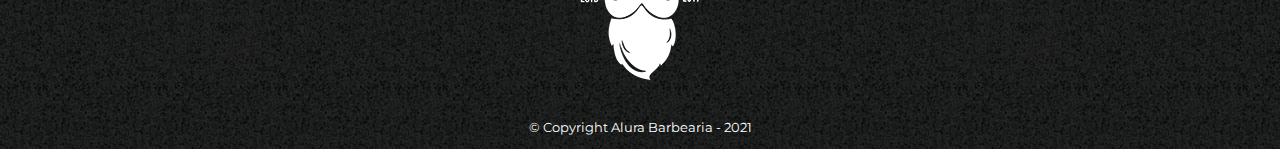
==== commit e10b5c8c: "Adicionando responsividade ao site" ====
--- a/index.html
+++ b/index.html
@@ -3,6 +3,7 @@
 
 <head>
   <meta charset="UTF-8">
+  <meta name="viewport" content="width=device-width">
   <title>Barbearia Alura</title>
   <link rel="stylesheet" href="reset.css">
   <link rel="stylesheet" href="style.css">
@@ -14,7 +15,7 @@
 <body>
   <header>
     <div class="caixa">
-      <h1><img src="imagens/logo.png" alt="Logo"></h1>
+      <h1><img class="img-logo" src="imagens/logo.png" alt="Logo"></h1>
       <nav>
         <ul>
           <li><a href="index.html">Home</a></li>
@@ -76,7 +77,7 @@
       </section>
 
       <div class="video">
-        <iframe width="560" height="315" src="https://www.youtube.com/embed/wcVVXUV0YUY" title="YouTube video player"
+        <iframe class="videoClass" width="100%" height="315" src="https://www.youtube.com/embed/wcVVXUV0YUY" title="YouTube video player"
           frameborder="0"
           allow="accelerometer; autoplay; clipboard-write; encrypted-media; gyroscope; picture-in-picture"
           allowfullscreen></iframe>
--- a/style.css
+++ b/style.css
@@ -1,8 +1,13 @@
+html {
+    height: 100%;
+}
 body {
     font-family: 'Montserrat', sans-serif;
+    min-height: 100%;
 }
 
 header {
+    display: flex;
     background-color: #bbbbbb;
     padding: 20px 0px;
 }
@@ -92,6 +97,9 @@
     background: url("imagens/bg.jpg");
     text-align: center;
     padding: 15px 0px;
+    position: absolute;
+    width: 100%;
+    margin-bottom: 0;
 }
 
 footer p {
@@ -170,7 +178,6 @@
 .banner {
     width: 100%;
     margin: 2.5px 0px;
-    height:700px;
 }
 
 .principal{
@@ -178,6 +185,7 @@
     clear: left;
     width: 940px;
     margin: 0 auto;
+    padding: 2em 0;
     background-color:  #FEFEFE;
 }
 
@@ -201,7 +209,7 @@
 }
 
 .utensilios {
-    width: 150px;
+    width: calc(40% - 26px);
     float: left;
     margin: 0 20px 20px 0;
 }
@@ -218,8 +226,9 @@
 }
 
 .beneficios {
-    margin: 2em auto;
-    width: 940px;
+    margin: 0 auto;
+    width: 940px;
+    padding: 2em 0;
 }
 
 .listaBeneficios{
@@ -229,6 +238,17 @@
     width: 40%;
 }
 
+.imgBeneficios {
+    width:60%;
+    box-shadow: 10px 10px 10px black;
+    transition: 600ms;
+    
+}
+
+.imgBeneficios:hover {
+    opacity: 0.5;
+}
+
 .itens {
     line-height: 2em;
 }
@@ -241,17 +261,13 @@
     content: "★";
 }
 
-.imgBeneficios {
-    width:60%;
-}
-
 .video {
     width: 560px;
-    margin: 1em auto;
+    margin: 3em auto;
 }
 
 .backgroundMapa {
-    padding: 3em 0;
+    padding: 3em 0 0 ;
     background: linear-gradient(#FEFEFE, #888888);
 }
 
@@ -260,11 +276,29 @@
     padding: 20px 0 20px 0;
 }
 
-
-
-
-
-
-
-
-
+@media  screen and (max-width: 480px) {
+    .caixa, .principal, .mapa, .beneficios, .video, .produtos {
+        width: auto;
+    }
+
+    h1 {
+        text-align: center;
+    }
+
+    nav {
+        position: static;
+    }
+
+    .listaBeneficios, .imgBeneficios {
+        width: 100%;
+    }
+}
+
+
+
+
+
+
+
+
+
